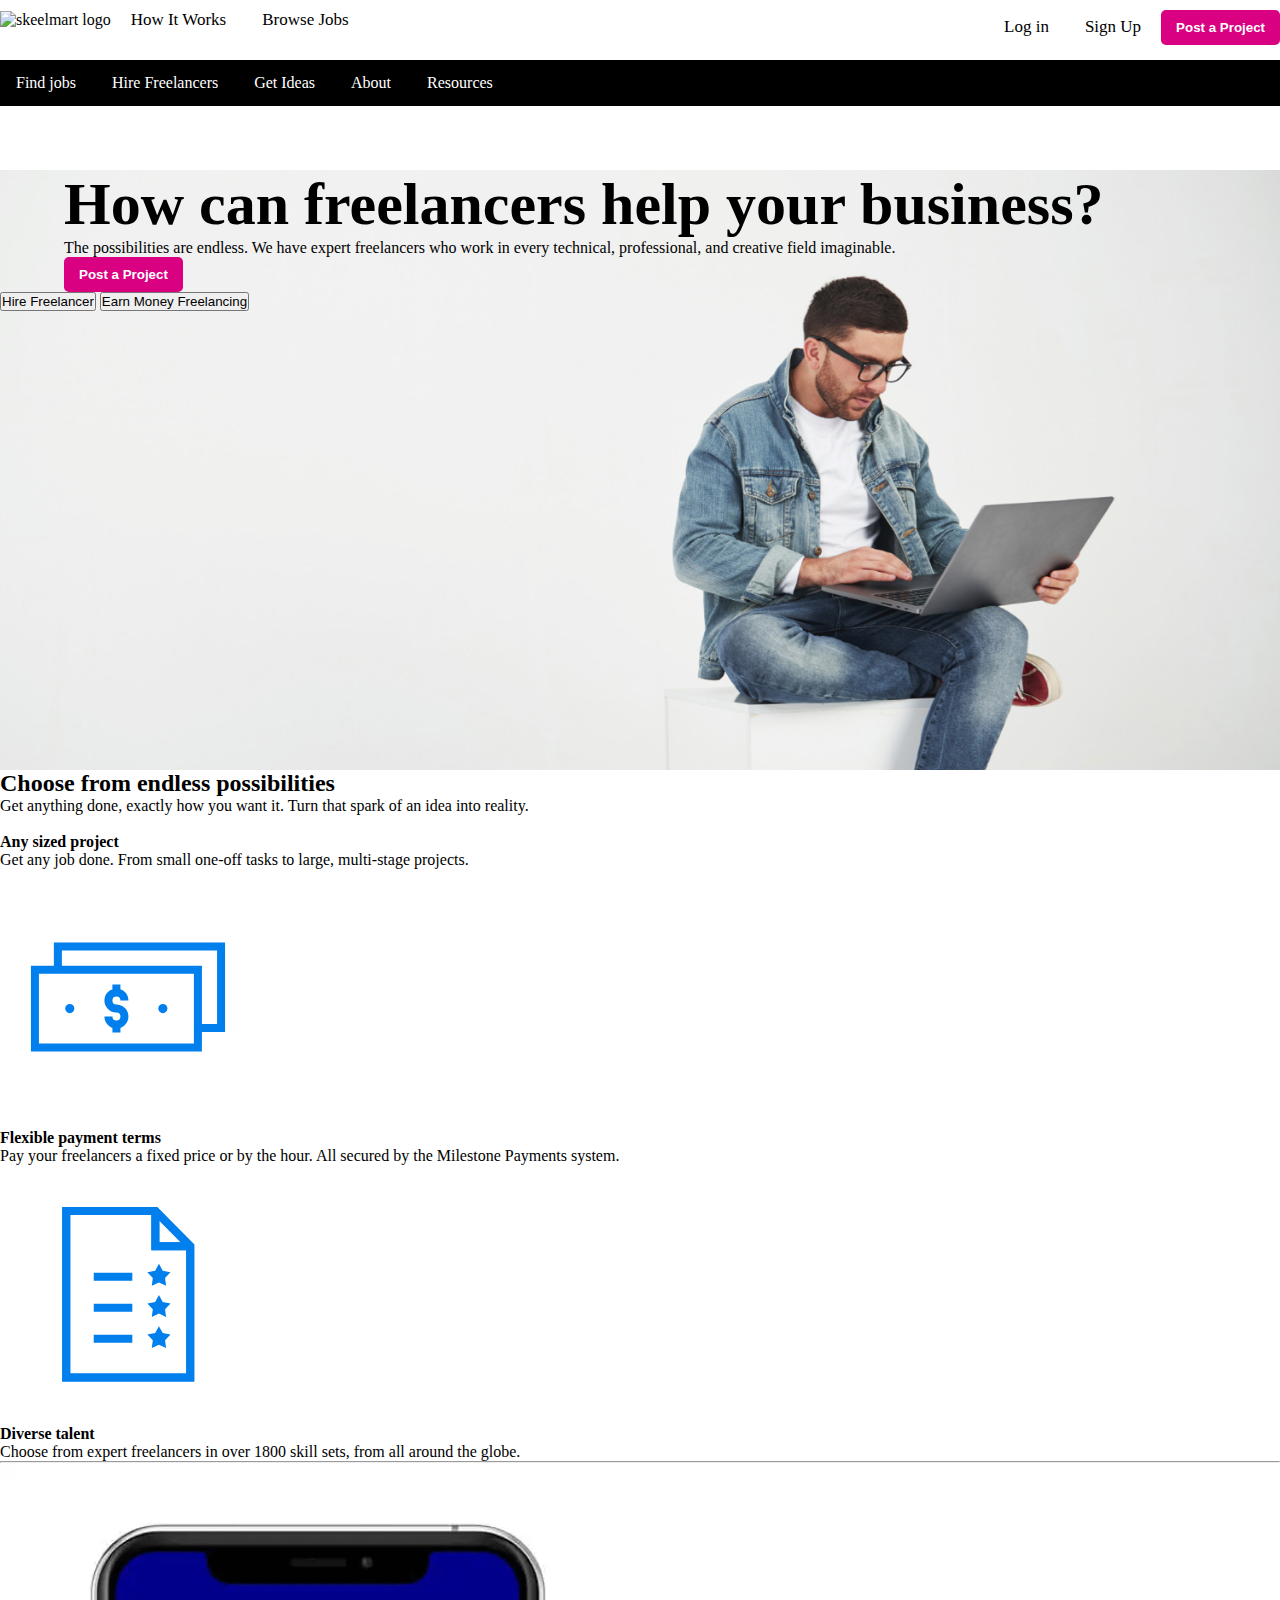
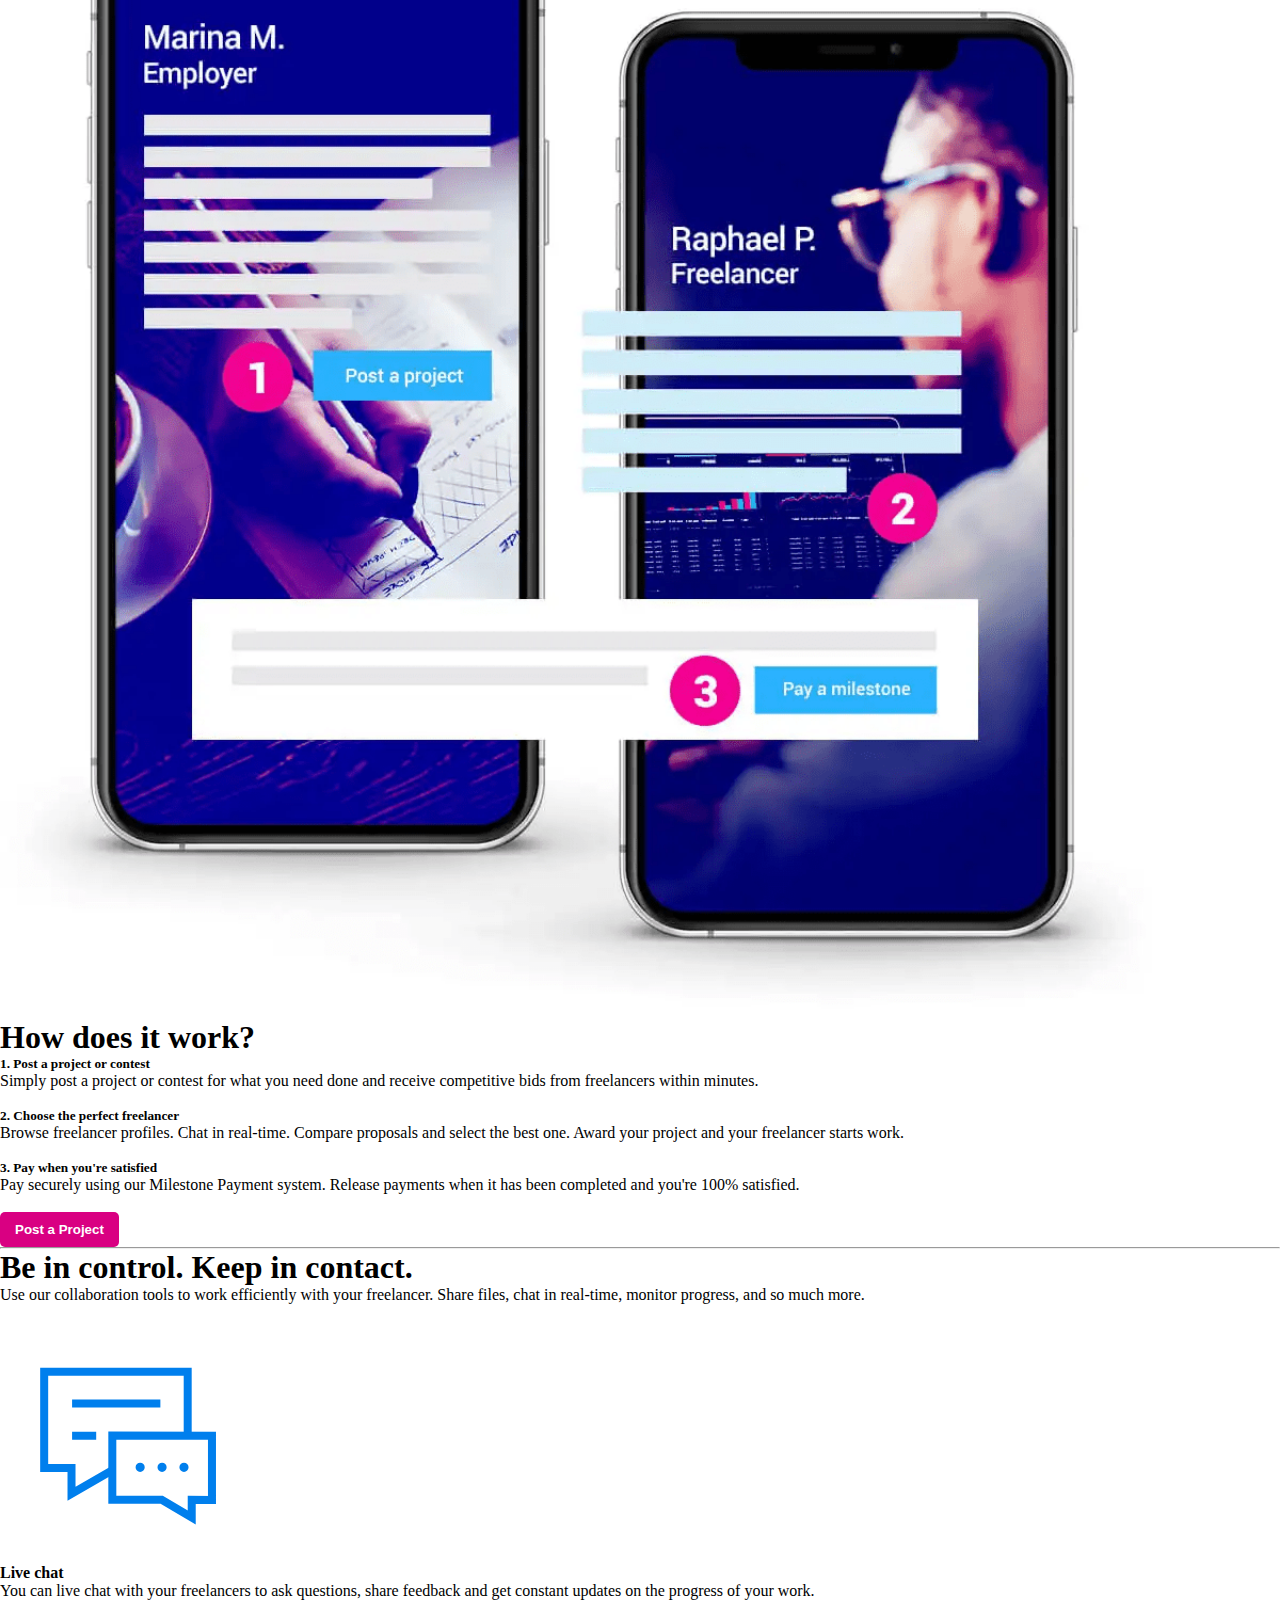
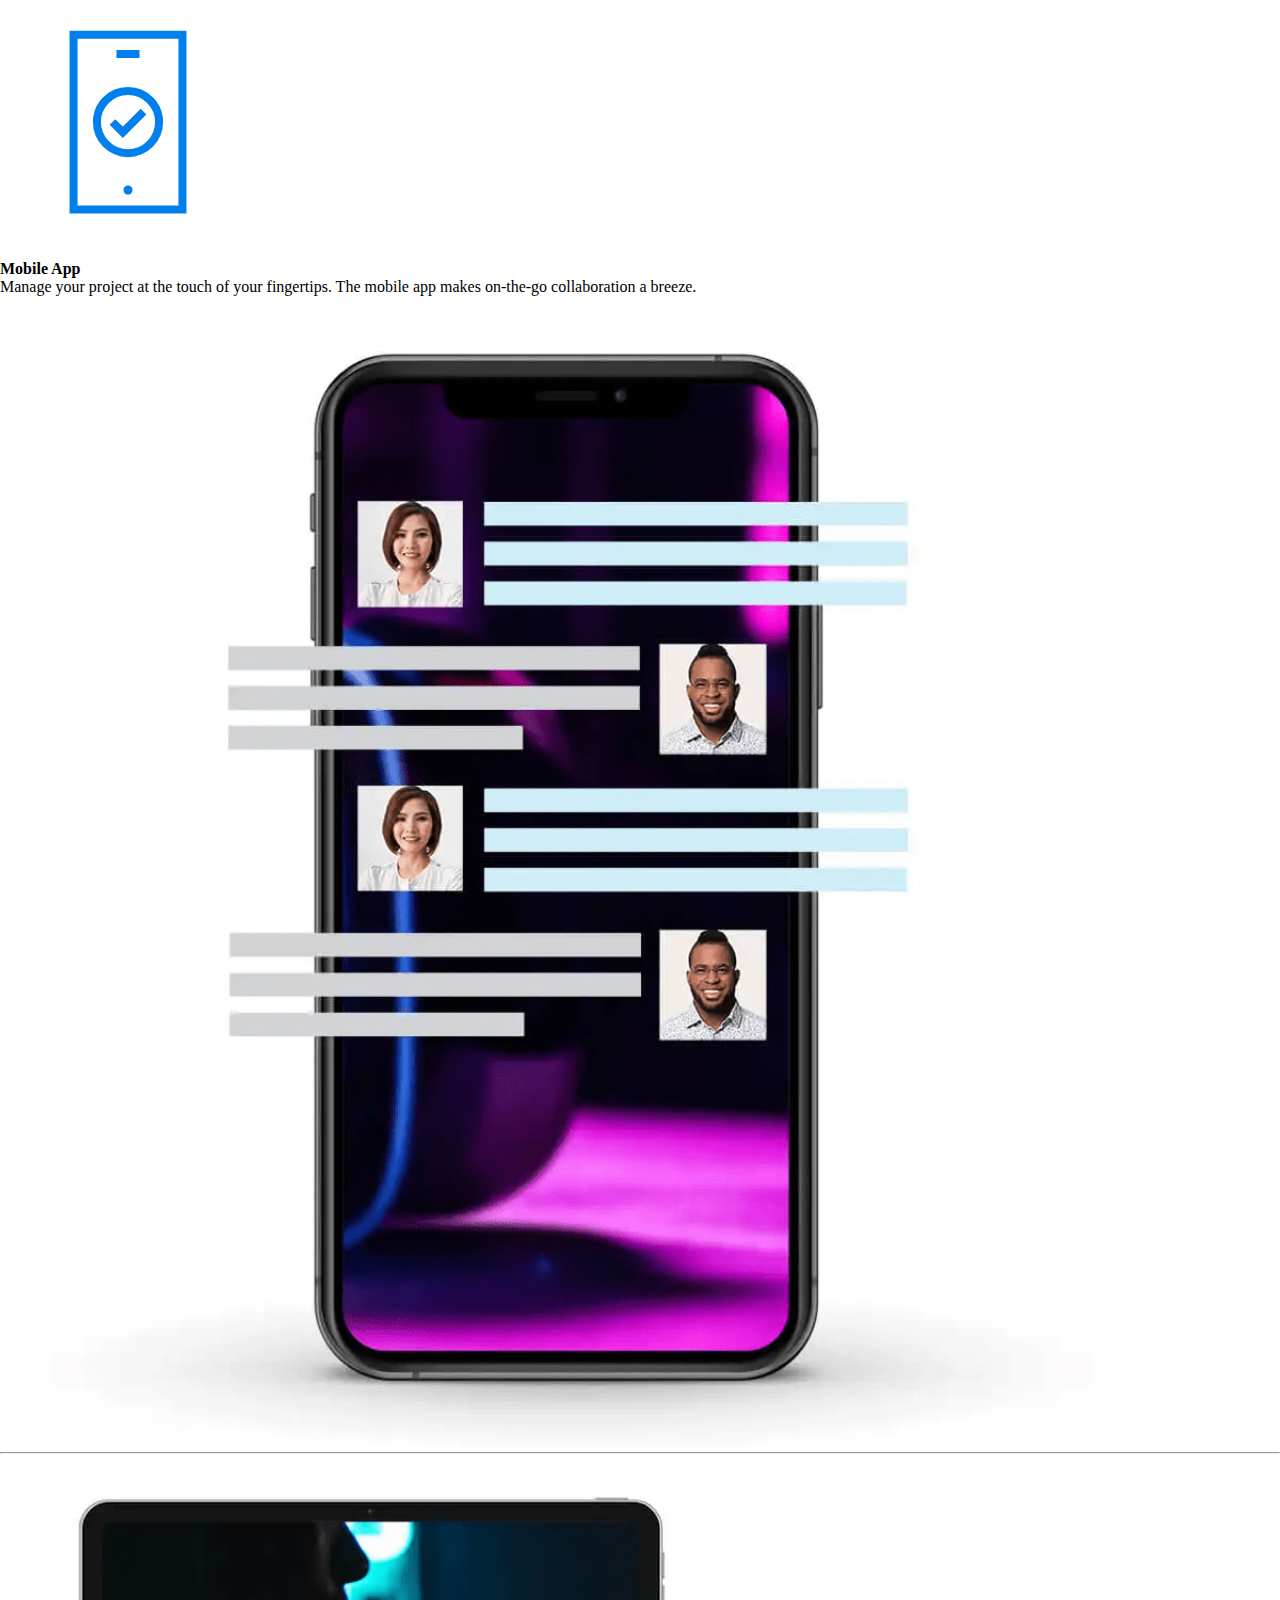
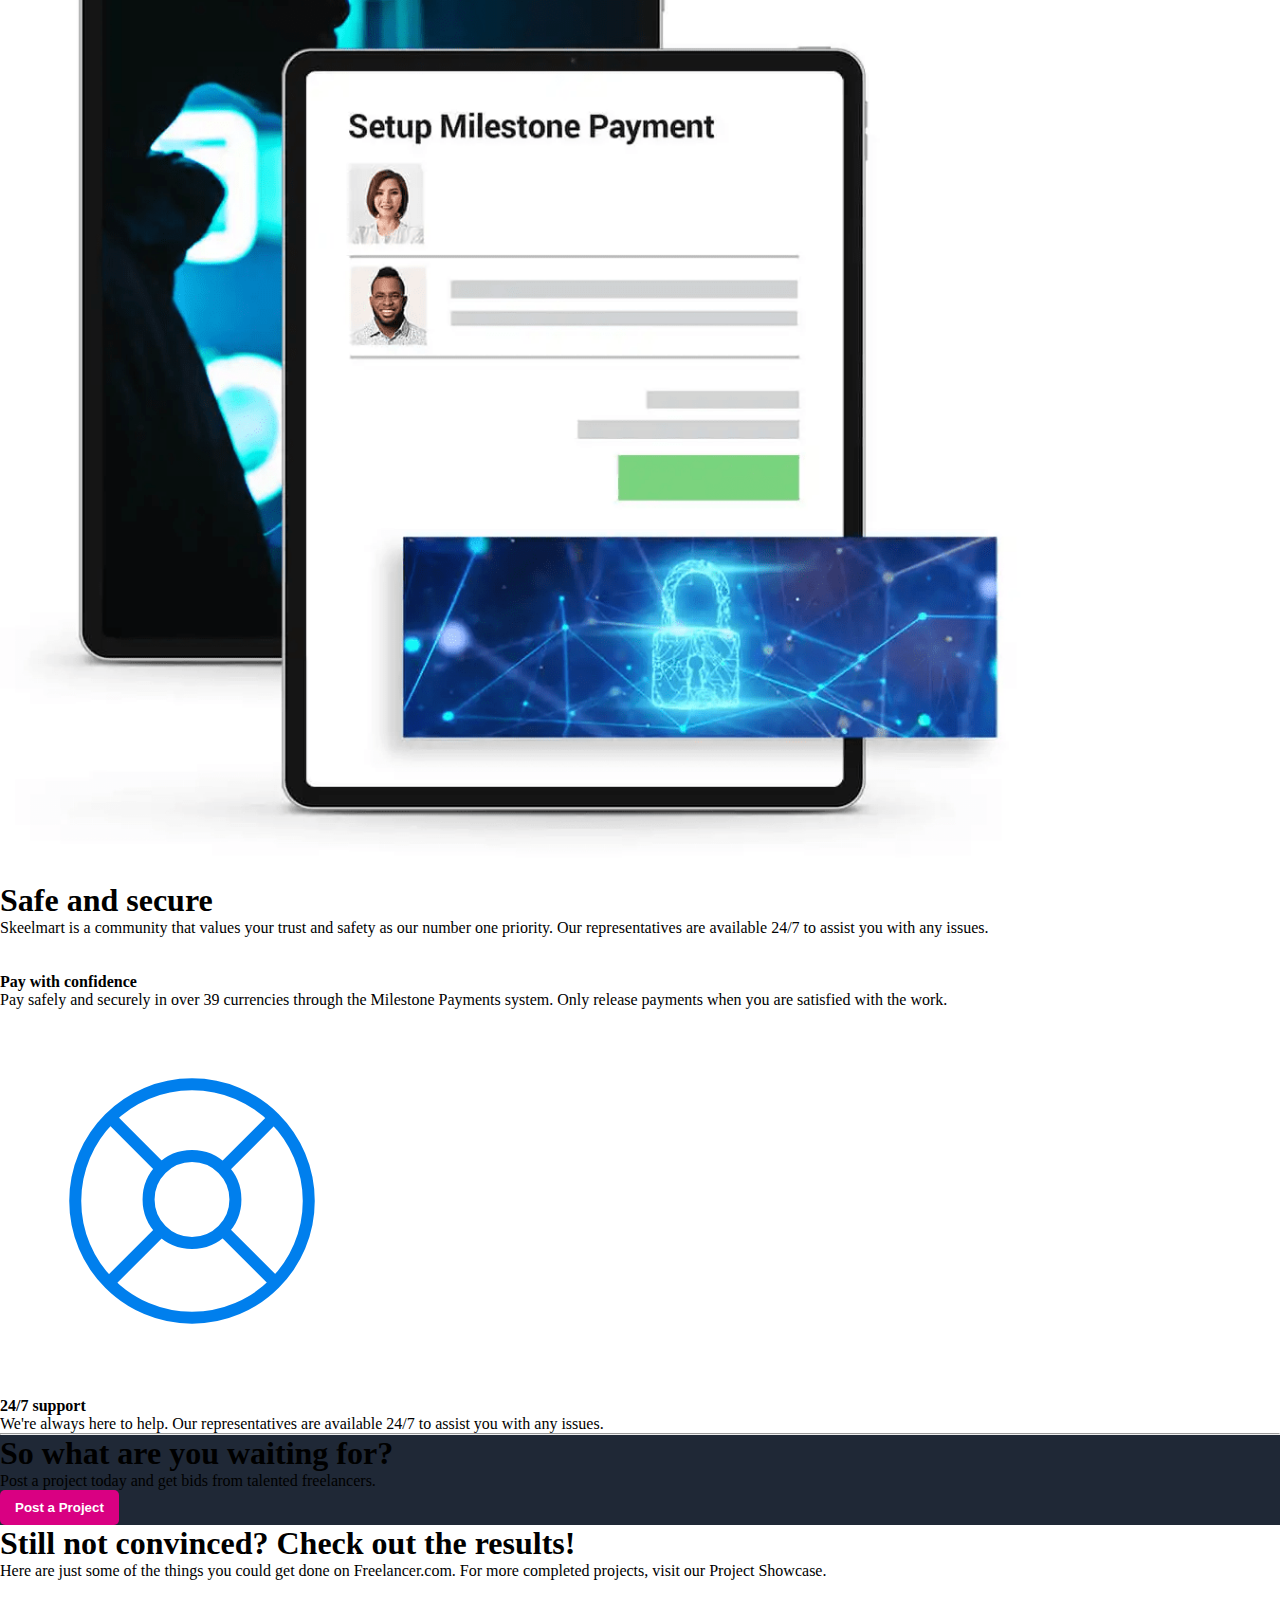
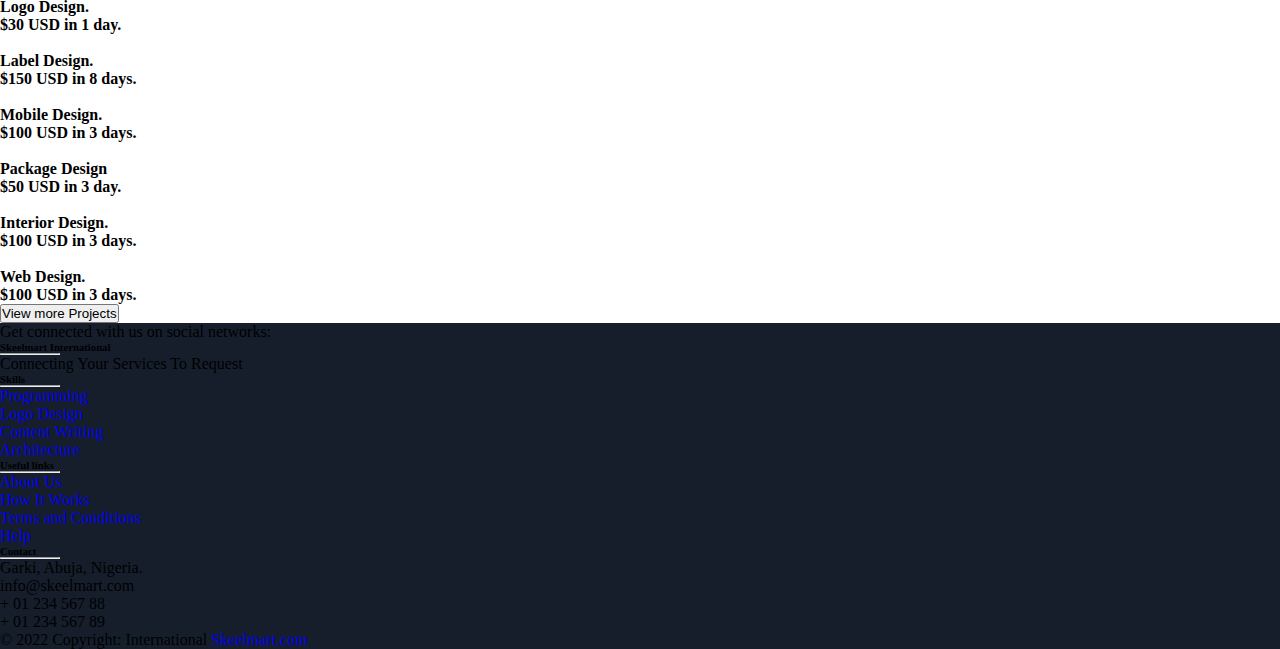
==== howItWorks.html @ 9f7bd310 "committing other pages" ====
<!DOCTYPE html>
<html lang="en">
<head>
    <meta charset="UTF-8">
    <meta http-equiv="X-UA-Compatible" content="IE=edge">
    <meta name="viewport" content="width=device-width, initial-scale=1.0">
    <title>Document</title>
    <link href="https://cdn.jsdelivr.net/npm/bootstrap@5.0.2/dist/css/bootstrap.min.css" rel="stylesheet" integrity="sha384-EVSTQN3/azprG1Anm3QDgpJLIm9Nao0Yz1ztcQTwFspd3yD65VohhpuuCOmLASjC" crossorigin="anonymous">
    <script src="https://kit.fontawesome.com/8bd09fe56e.js" crossorigin="anonymous"></script>
    <link rel="stylesheet" href="css/styles.css">
</head>
<body>

    <div class="container-fluid">
        <div class="topnav container logo">
            <img src="img/SKEELMART LOGO.png" alt="skeelmart logo" class="logo" width="3%">
            <a href="#news">How It Works</a>
            <a href="#contact">Browse Jobs</a>
            
            <div class="right">
                <a href="">Log in</a>
                <a href="">Sign Up</a>
                <button class="post-btn">Post a Project</button> 
            </div>
        </div>
    </div>
    

    <div class="bottomnav container-fluid">
        <div class="container">
            <a href="#home">Find jobs</a>
            <a href="#news">Hire Freelancers</a>
            <a href="#contact">Get Ideas</a>
            <a href="#about">About</a>
            <a href="#about">Resources</a>
        </div> 
    </div>
    
    <!--HERO SECTION-->

    <div class="container-fluid HIW-herobg">
        <div class="">
          <div class="row">
            <div class="col-lg-6 col-md-6 col-12 text-dark HIW-text">
                <h1 class="fs-1 fw-bold HIW-hero-text">How can freelancers help your business?</h1>
                <p class="fs-3">The possibilities are endless. We have expert freelancers who work in every technical, professional, and creative field imaginable.</p>
                <button class="post-btn">Post a Project</button>
            </div>
            
            <div class="text-center HIW-button">
                <button type="button" class="btn btn-outline-danger ms-2 ">Hire Freelancer</button>
                <button type="button" class="btn btn-outline-primary ms-2">Earn Money Freelancing</button>
            </div>
          </div>
        </div>
    </div>

    <!-- <div class="container">
        <h1>Choose from endless possibilities</h1>
        <p>Get anything done, exactly how you want it. Turn that spark of an idea into reality.</p>
    </div> -->


    <!--CHOOSE ENDLESS POSSIBILITIES-->

    <div class="container mb-5 possibilities-section">

        <h2 class="service-section-header1 mt-5 fw-bold fs-1">Choose from endless possibilities</h2>
        <p>Get anything done, exactly how you want it. Turn that spark of an idea into reality.</p>
    
        <div class="row">
          <div class="col-lg-4 col-md-4 col-sm-12">
            <img src="img/post-a-project.svg" alt="" width="20%">
            <h4>Any sized project</h4>
            <p class="mt-3">Get any job done. From small one-off tasks to large, multi-stage projects.</p>
          </div>
          <div class="col-lg-4 col-md-4 col-sm-12">
            <img src="img/make-money.svg" alt="" width="20%">
            <h4>Flexible payment terms</h4>
            <p class="mt-3">Pay your freelancers a fixed price or by the hour. All secured by the Milestone Payments system.</p>
          </div>
          <div class="col-lg-4 col-md-4 col-sm-12">
            <img src="img/diverse_talent.svg" alt="" width="20%">
            <h4>Diverse talent</h4>
            <p class="mt-3">Choose from expert freelancers in over 1800 skill sets, from all around the globe.</p>
          </div>
        </div>
    </div>

    <div class="container">
        <hr class="mt-5 mb-5">
    </div> 



    <!--HOW DOES IT WORK with MOBILE PHONE SECTION-->

    <div class="container">
        <div class="row">
            <div class="col-lg-6 col-md-6 col-md-12">
                <img src="img/how-it-works.png" alt="" width="90%">
            </div>

            <div class="col-lg-6 col-md-6 col-md-12">
                <h1 class="fs-1 fw-bold mt-5 mb-3">How does it work?</h1>
                <h5 class="fw-bold">1. Post a project or contest</h5>
                <p>Simply post a project or contest for what you need done and receive competitive bids from freelancers within minutes.</p>
                    <br>

                <h5 class="fw-bold">2. Choose the perfect freelancer</h5>
                <p>Browse freelancer profiles. Chat in real-time. Compare proposals and select the best one. Award your project and your freelancer starts work.</p>
                    <br>
                <h5 class="fw-bold">3. Pay when you're satisfied</h5>
               <p>Pay securely using our Milestone Payment system. Release payments when it has been completed and you're 100% satisfied.</p> 
                    <br>
                <button class="post-btn">Post a Project</button> 

            </div>
        </div>
    </div>

    <div class="container">
        <hr class="mt-5 mb-5">
    </div> 



    <!--BE IN CONTROL WITH MOBILE PHONE-->

    <div class="container">
        <div class="row">
            <div class="col-lg-6 col-md-6 col-md-12">
                <h1 class="fs-1 fw-bold mt-5 mb-3">Be in control. Keep in contact.</h1>
                <p>Use our collaboration tools to work efficiently with your freelancer. Share files, chat in real-time, monitor progress, and so much more.</p>

                <div class="d-flex livechat-mobile-app-section">
                    <div class="mt-3">
                        <img src="img/live-chat.svg" alt="" width="20%">
                        <h4>Live chat</h4>
                        <p class="mt-3">You can live chat with your freelancers to ask questions, share feedback and get constant updates on the progress of your work.</p>
                    </div>
                    <div class="mt-3">
                        <img src="img/mobile-verify.svg" alt="" width="20%">
                        <h4>Mobile App</h4>
                        <p class="mt-3">Manage your project at the touch of your fingertips. The mobile app makes on-the-go collaboration a breeze.</p>
                    </div>
                </div>
            </div>

            <div class="col-lg-6 col-md-6 col-md-12">
                <img src="img/mobile-phone.png" alt="" width="90%">
            </div>
        </div>
    </div>

    <div class="container">
        <hr class="mt-5 mb-5">
    </div>


    <!--SET UP MOBILE PAYMENT SECTION-->
    
    <div class="container">
        <div class="row">

            <div class="col-lg-6 col-md-6 col-md-12">
                <img src="img/set-up-milestone-payment.png" alt="" width="80%">
            </div>

            <div class="col-lg-6 col-md-6 col-md-12">
                <h1 class="fs-1 fw-bold mt-5 mb-3">Safe and secure</h1>
                <p>Skeelmart is a community that values your trust and safety as our number one priority. Our representatives are available 24/7 to assist you with any issues.</p>
                <br>

                <div class="d-flex set-up-payment-section">
                    <div class="mt-3">
                        <img src="img/pay-safely.svg" alt="" width="20%">
                        <h4 class="fw-bold">Pay with confidence</h4>
                        <p class="mt-3">Pay safely and securely in over 39 currencies through the Milestone Payments system. Only release payments when you are satisfied with the work.</p>
                    </div>
                    <div class="mt-3">
                        <img src="img/support.svg" alt="" width="30%">
                        <h4 class="fw-bold">24/7 support</h4>
                        <p class="mt-3">We're always here to help. Our representatives are available 24/7 to assist you with any issues.</p>
                    </div>
                </div>
            </div>
        </div>
    </div>

    <div class="container">
        <hr class="mt-5 mb-5">
    </div>

    <!--WHAT ARE YOU WAITING FOR-->

    <div class="container-fluid what-are-you-waiting-for">
        <div class="container">
            <h1 class="fs-1 mb-3 pt-3 text-white">So what are you waiting for?</h1>
            <p class="fs-4 mb-3 text-white">Post a project today and get bids from talented freelancers.</p>
            <button class="post-btn mb-5">Post a Project</button>
        </div>
    </div>

    <!--STILL NOT CONVINCED-->

    <div class="container">
        <h1 class="fw-bold text-center mt-5">Still not convinced? Check out the results!</h1>
        <p class=" text-center fs-5">Here are just some of the things you could get done on Freelancer.com. For more completed projects, visit our Project Showcase.</p>

        <div class="">
            <div class="row">
                <div class="col-lg-4 col-md-4 col-sm-12 mb-3"> 
                    <img src="img/gallery-1.png" alt="" class="gallery" width="90%">
                    <h4 class="mt-2">Logo Design. <br>$30 USD in 1 day. </h4>
                 </div>
                 <div class="col-lg-4 col-md-4 col-sm-12 mb-3"> 
                    <img src="img/gallery-2.png" alt="" class="gallery" width="90%">
                    <h4 class="mt-2">Label Design. <br> $150 USD in 8 days.</h4>
                    
                </div>
                <div class="col-lg-4 col-md-4 col-sm-12 mb-3"> 
                    <img src="img/gallery-3.png" alt="" class="gallery" width="90%">
                    <h4 class="mt-2">Mobile Design. <br> $100 USD in 3 days. </h4>
                </div>
            </div>
          </div>

          <div class="">
            <div class="row">
                <div class="col-lg-4 col-md-4 col-sm-12 mb-3"> 
                    <img src="img/gallery-1.png" alt="" class="gallery" width="90%">
                    <h4 class="mt-2">Package Design<br>$50 USD in 3 day. </h4>
                 </div>
                 <div class="col-lg-4 col-md-4 col-sm-12 mb-3"> 
                    <img src="img/gallery-2.png" alt="" class="gallery" width="90%">
                    <h4 class="mt-2">Interior Design. <br> $100 USD in 3 days.</h4>
                    
                </div>
                <div class="col-lg-4 col-md-4 col-sm-12 mb-3"> 
                    <img src="img/gallery-3.png" alt="" class="gallery" width="90%">
                    <h4 class="mt-2">Web Design. <br> $100 USD in 3 days. </h4>
                </div>
            </div>
          </div>

          <div class="text-center mb-5 mt-5">
            <button type="button" class="btn  btn-danger ms-2">View more Projects</button>
          </div>
    </div>


    <!--FOOTER-->


<div class="container-fluid footer ">
    <footer class="text-center text-lg-start text-white" >
    
      <div class="container">
        <section class="d-flex justify-content-between p-4 text-white">
       
          <div class="me-5">
    
            <span>Get connected with us on social networks:</span>
          </div>
         
          <div>
            <a href="" class="text-white me-4"><i class="fa-brands fa-facebook"></i></i></a>
            <a href="" class=" me-4"><i class="fab fa-twitter"></i></a>
            <a href="" class=" me-4"><i class="fab fa-google"></i></a>
            <a href="" class=" me-4"><i class="fab fa-instagram"></i></a>
            <a href="" class=" me-4"><i class="fab fa-linkedin"></i></a>
            <a href="" class=" me-4"><i class="fab fa-github"></i></a>
          </div>
        </section>
       
        <section class="">
          <div class="container text-center text-md-start mt-5">
            <div class="row mt-3">
              <div class="col-md-3 col-lg-4 col-xl-3 mx-auto mb-4">
                <h6 class="text-uppercase fw-bold">Skeelmart International</h6>
                <hr class="mb-4 mt-0 d-inline-block mx-auto" style="width: 60px; height: 2px;">
                <p> Connecting Your Services To Request</p>
              </div>
            
    
           
              <div class="col-md-2 col-lg-2 col-xl-2 mx-auto mb-4">
                <h6 class="text-uppercase fw-bold">Skills</h6>
                <hr class="mb-4 mt-0 d-inline-block mx-auto" style="width: 60px; ; height: 2px"/>
                <p><a href="#!" class="text-white">Programming</a></p>
                <p><a href="#!" class="text-white">Logo Design</a></p>
                <p><a href="#!" class="text-white">Content Writing</a></p>
                <p><a href="#!" class="text-white">Architecture</a></p>
              </div>
             
    
             
              <div class="col-md-3 col-lg-2 col-xl-2 mx-auto mb-4">
                <h6 class="text-uppercase fw-bold">Useful links</h6>
                <hr class="mb-4 mt-0 d-inline-block mx-auto" style="width: 60px; height: 2px" />
                <p><a href="#!" class="text-white">About Us</a></p>
                <p><a href="#!" class="text-white">How It Works</a></p>
                <p><a href="#!" class="text-white">Terms and Conditions</a></p>
                <p><a href="#!" class="text-white">Help</a></p>
              </div>
             
    
               <div class="col-md-4 col-lg-3 col-xl-3 mx-auto mb-md-0 mb-4">
                <h6 class="text-uppercase fw-bold">Contact</h6>
                <hr class="mb-4 mt-0 d-inline-block mx-auto" style="width: 60px; height: 2px"/>
                <p><i class="fas fa-home mr-3"></i> Garki, Abuja, Nigeria.</p>
                <p><i class="fas fa-envelope mr-3"></i> info@skeelmart.com</p>
                <p><i class="fas fa-phone mr-3"></i> + 01 234 567 88</p>
                <p><i class="fas fa-print mr-3"></i> + 01 234 567 89</p>
              </div>
            </div>
            
          </div>
        </section>
    
        <div class="text-center p-3 style="background-color: rgba(0, 0, 0, 0.2)">
          © 2022 Copyright:  International
          <a class="text-white" href="https://Skeelmart.com/">Skeelmart.com</a>
        </div>
      </div>
      
    </footer>
    
  </div>
  




    <script src="https://cdn.jsdelivr.net/npm/bootstrap@5.0.2/dist/js/bootstrap.bundle.min.js" integrity="sha384-MrcW6ZMFYlzcLA8Nl+NtUVF0sA7MsXsP1UyJoMp4YLEuNSfAP+JcXn/tWtIaxVXM" crossorigin="anonymous"></script>
</body>
</html>
---- css/styles.css ----
*{
    margin: 0;
    padding: 0;
    box-sizing: border-box;
}

body{
    font-family: "Roboto, 'helvetica Neue', helvetica, arial, sans-serif";
}

.topnav{
   margin-top: 10px;
}


.topnav a {
    color: black;
    text-align: center;
    padding: 14px 16px;
    text-decoration: none;
    font-size: 17px;
    text-align: center;
}

.right{
    float: right;
}
  
.topnav a:hover {
 
    color: #21A5F1;
}

.post-btn{
    background-color: #D90082;
    padding: 10px 15px;
    margin: 0px;
    color: white;
    font-weight: 600;
    border: none;
    border-radius: 5px;
    cursor: pointer;
}

.postbtn:hover{
    background-color: #cc1583;
}

.bottomnav{
    background-color: black;
    margin-top: 30px;
}

.bottomnav a{
    display: inline-block;
    color: white;
    text-align: center;
    padding: 14px 16px;
    text-decoration: none;
    text-align: center;
}

.hero-section{
    background-color: #858588;
    height: 500px;
}


.flex-container{
    display: flex;
    flex-direction: row;
}

.api-image1{
    background-image: url(../img/api-image1.png);
    height: 25rem;
    size: cover;
    padding: 10%;
}

.api-image2{
    background-image: url(../img/api-image2.png);
    height: 25rem;
    size: cover;
    padding: 10%;
}

.footer{
    background-color: #161E2C;
}

a{
    text-decoration: none;
}

/*How it works page*/

.HIW-herobg{
    background-image: url(../img/HowItWorks.jpg);
    background-size: cover;
    background-repeat: no-repeat;
    height: 600px;

}

.HIW-text{
    margin-left: 5%;
    margin-top: 5%;
}

.HIW-hero-text{
    font-size: 60px !important;
}

.what-are-you-waiting-for{
    background-color: #1F2836;
}



@media (max-width: 600px) {
    .logo{
        width: 40%;
    }

    .topnav a{
        display: none;
    }
    
    .topnav .right a{
        display: block;
        flex-direction: row;
        padding: 3px 3px;
        font-size: large;

    }

    .topnav .right button{
        display: none;
    }

    .bottomnav a{
        display: inline;
    }

    .hero-word{
        font-size: 45px !important;
    }

    .hero-para{
        font-size: 20px;
    }

    .btn{
        width: 100%;
        margin: 5px;
        padding-right: 5px;
        text-align: center;
    }

    .img1, .img2, .img3, .img4{
        display: none;
    }

    .service-section-header1{
        font-size: 28px;
    }

    .gallery{
        width:100%;
    }

    .HIW-herobg{
        background-image: url(../img/HowItWorks.jpg);
        background-size: cover;
        background-repeat: no-repeat;
        height: 700px;
    }

    .HIW-button{
        margin-top: 30px;
    }

    .possibilities-section{
        margin-left: 12px;
    }

    .livechat-mobile-app-section, .set-up-payment-section{
        display: flex;
        flex-direction: column;
    }


@media (min-width: 768px) {
    .hero-word{
        font-size: 60px !important;
    }

    .hero-para{
        font-size: 30px;
    }

    .service-section-header1{
        font-size: 50px !important;
    }

    .HIW-hero-text{
        font-size: 40px !important;
    }

    .HIW-text{
        margin-left: 5%;
        margin-top: 0% !important;
        padding: 0% !important;
    }   
    
}

}
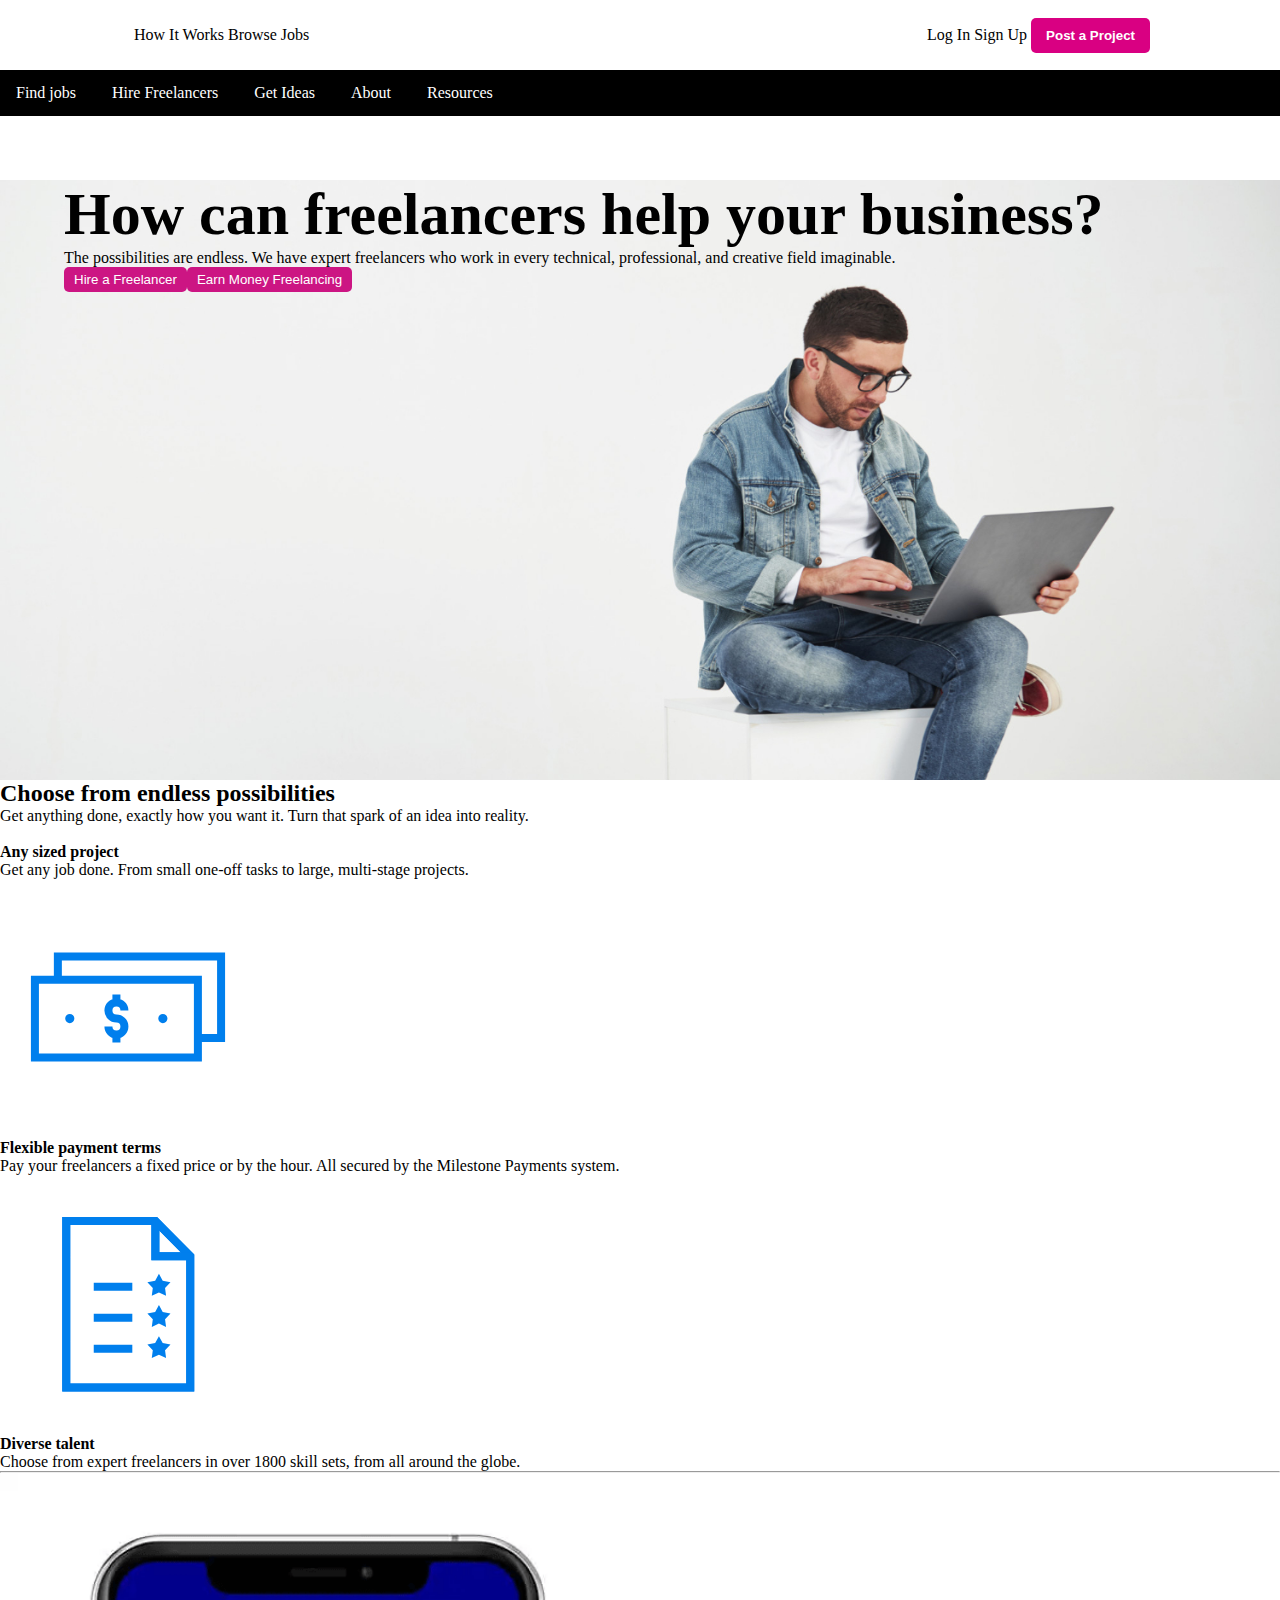
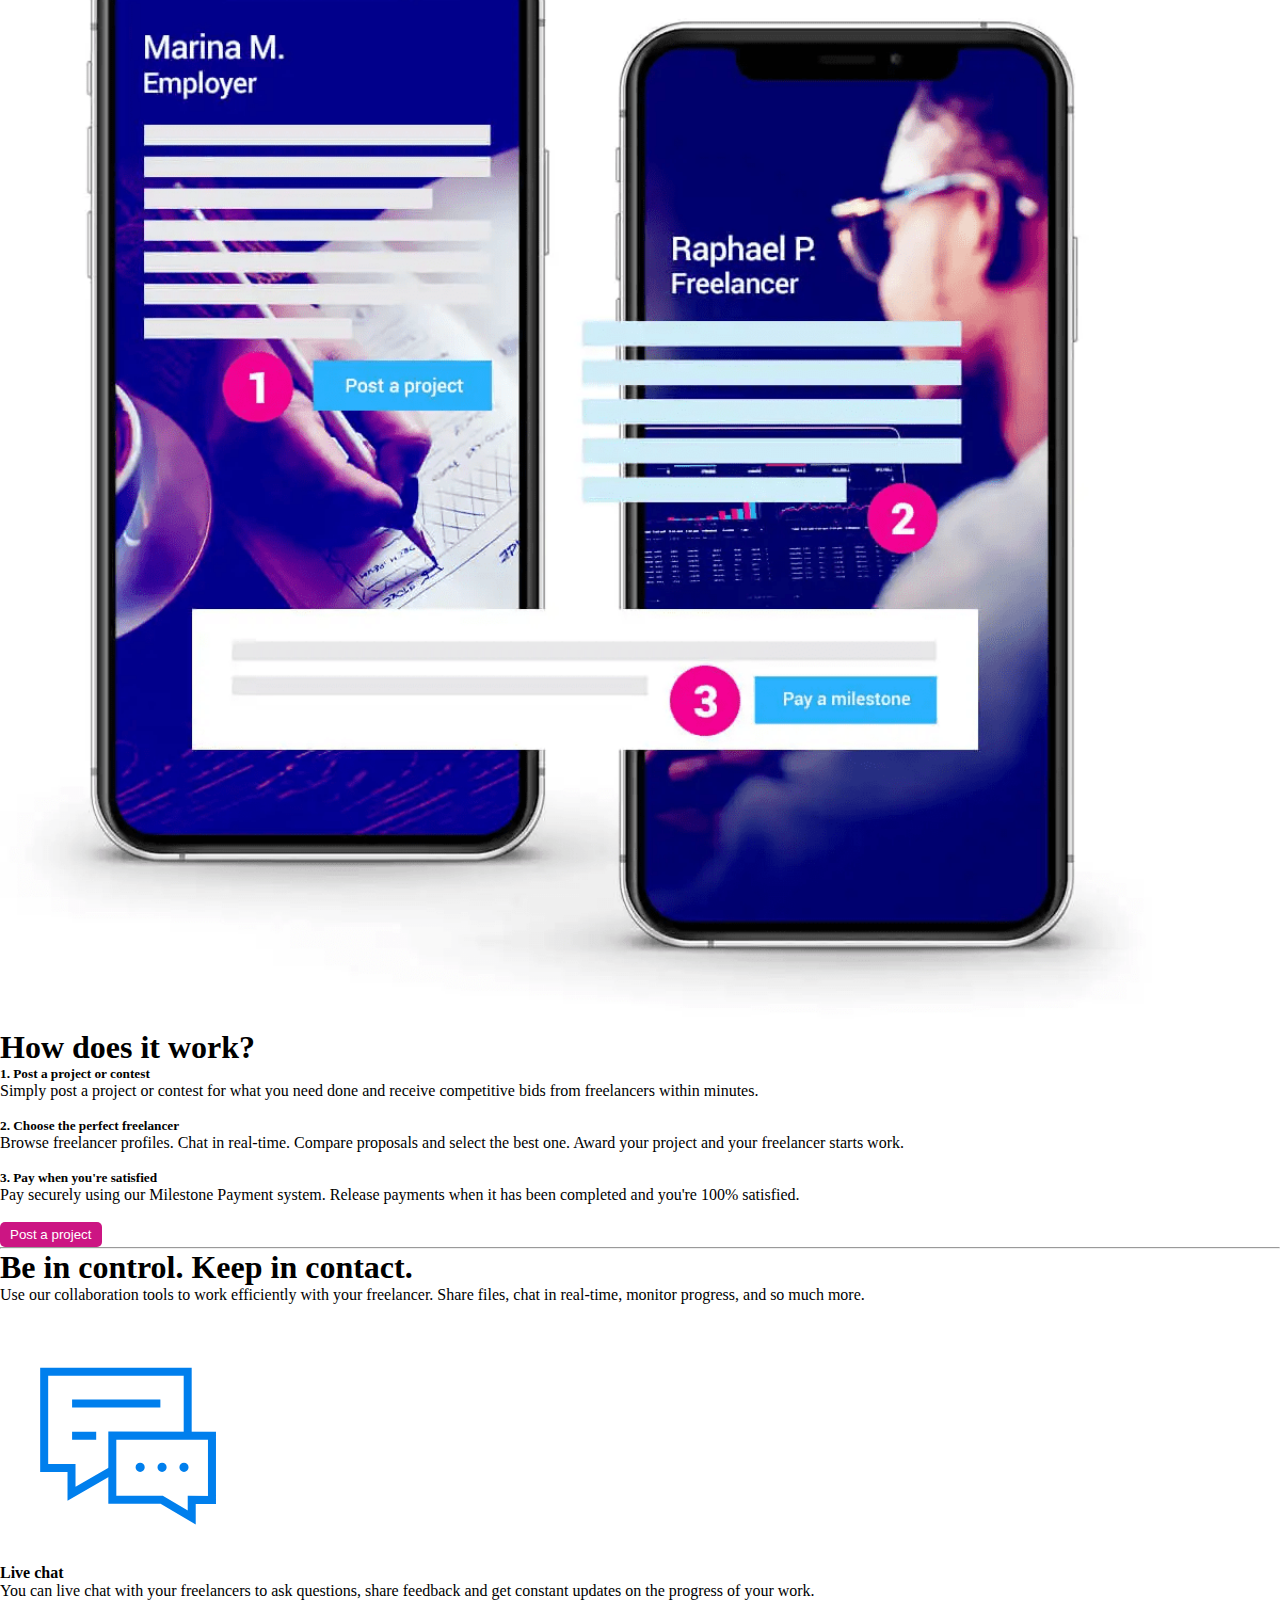
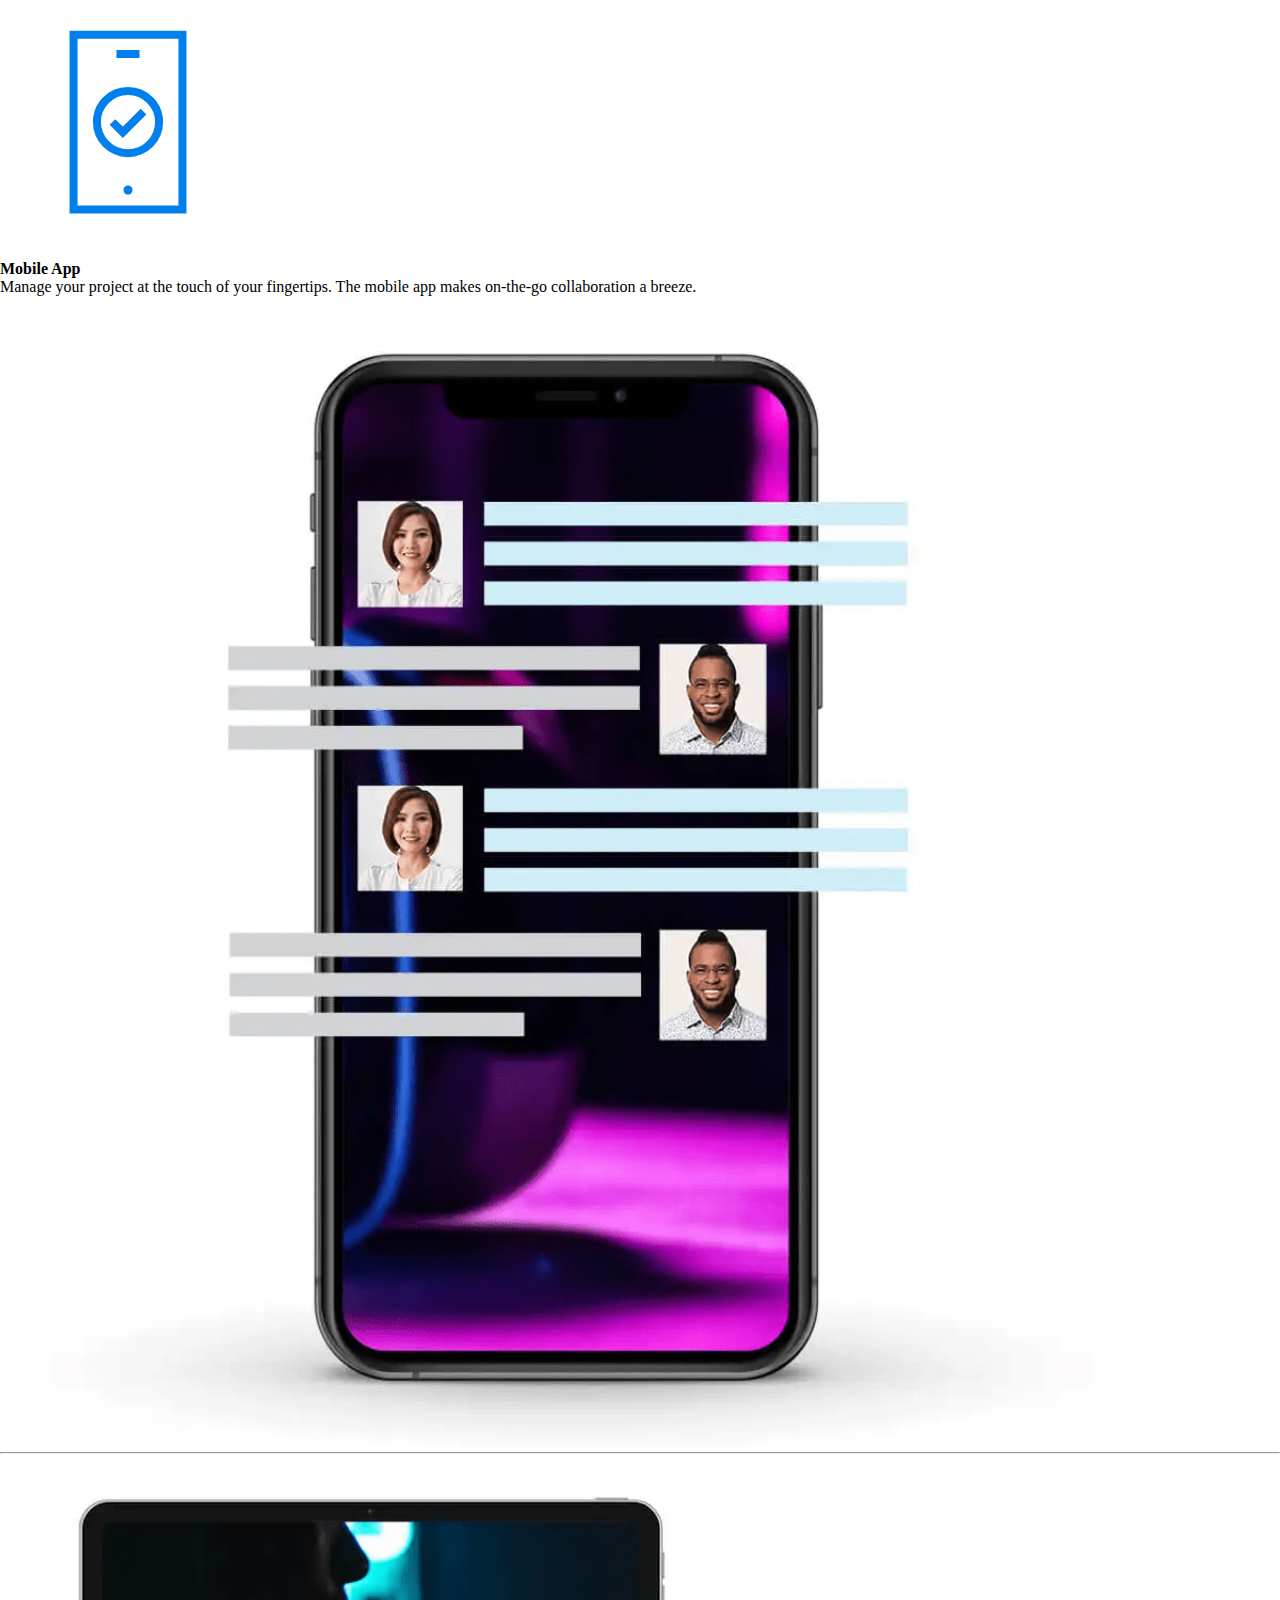
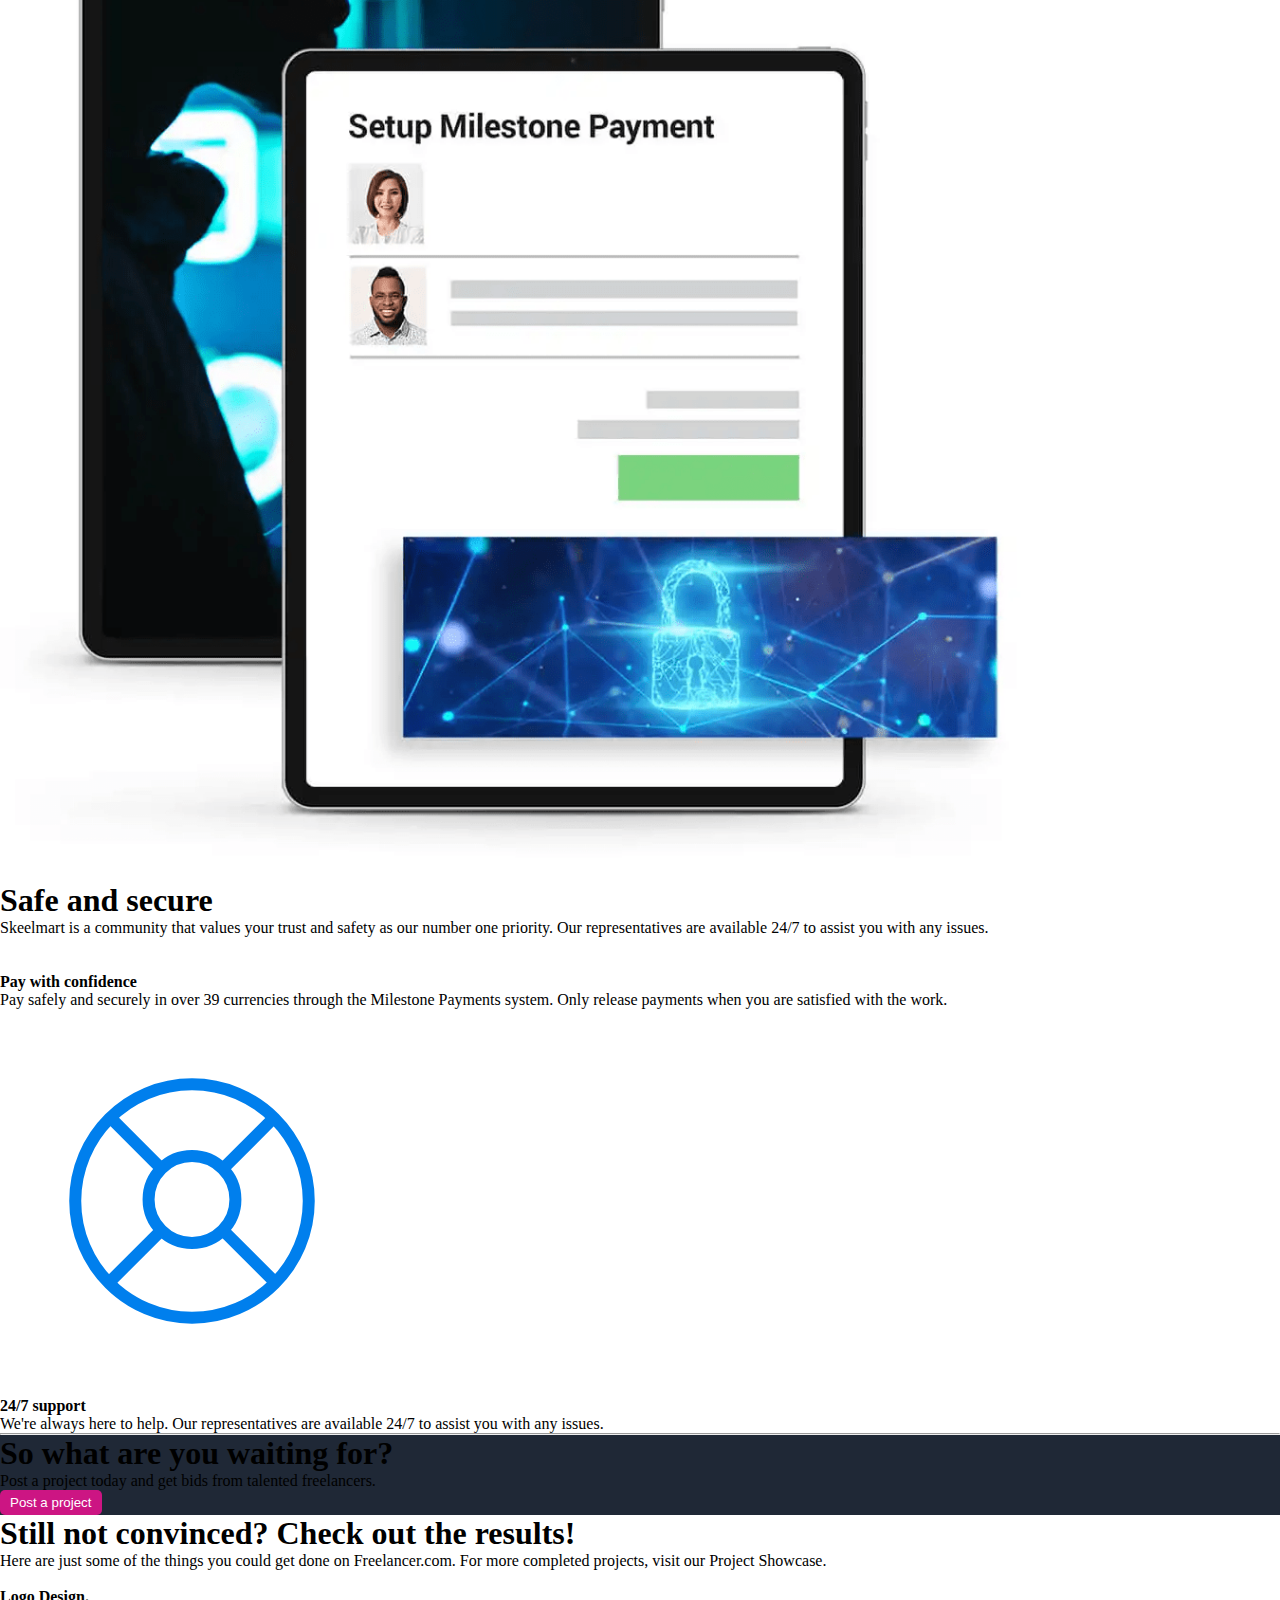
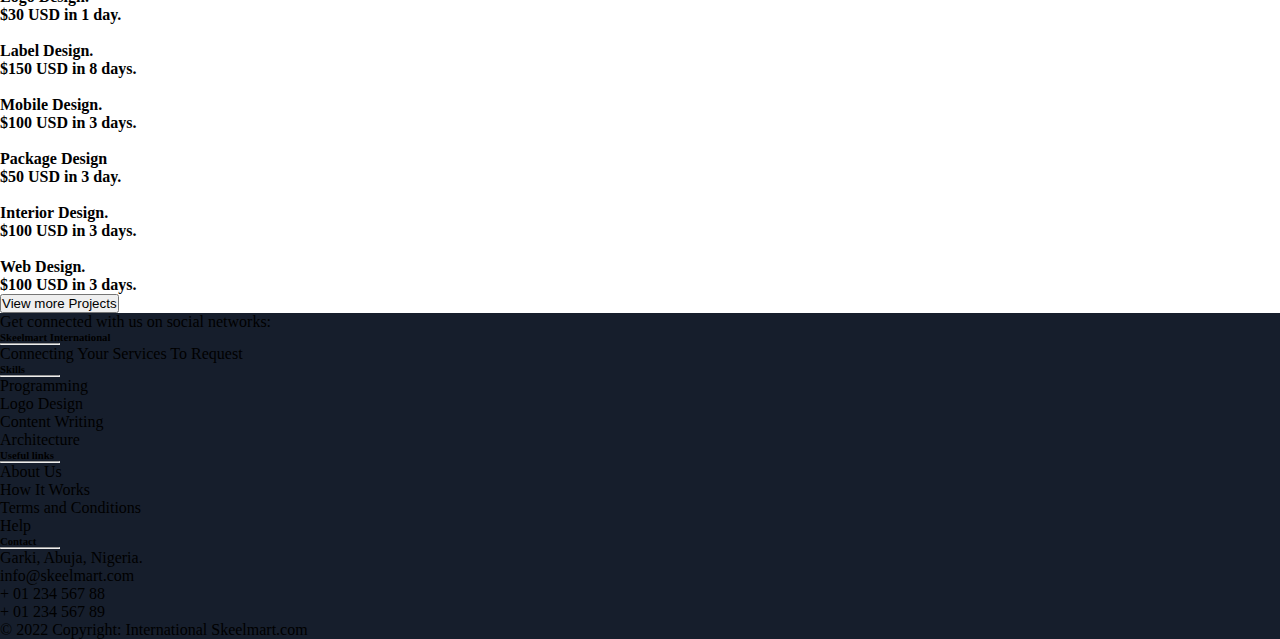
==== commit d87d0d50: "update how it works page" ====
--- a/howItWorks.html
+++ b/howItWorks.html
@@ -11,30 +11,29 @@
 </head>
 <body>
 
-    <div class="container-fluid">
-        <div class="topnav container logo">
-            <img src="img/SKEELMART LOGO.png" alt="skeelmart logo" class="logo" width="3%">
-            <a href="#news">How It Works</a>
-            <a href="#contact">Browse Jobs</a>
-            
-            <div class="right">
-                <a href="">Log in</a>
-                <a href="">Sign Up</a>
-                <button class="post-btn">Post a Project</button> 
-            </div>
-        </div>
-    </div>
-    
-
-    <div class="bottomnav container-fluid">
-        <div class="container">
-            <a href="#home">Find jobs</a>
-            <a href="#news">Hire Freelancers</a>
-            <a href="#contact">Get Ideas</a>
-            <a href="#about">About</a>
-            <a href="#about">Resources</a>
-        </div> 
-    </div>
+    <header class="sticky-header nav-header">
+        <div class="nav-flex-1">
+          <img src="img/SKEELMART LOGO.png" alt="" width="5%" class="" ></img>
+          <a href="howItWorks.html" class="me-4 nav-1">How It Works</a>
+          <a href="" class="me-4 nav-2">Browse Jobs</a>
+        </div>
+        <div class="nav-flex-2">
+          <a href="Login.html" class="me-3 link-1">Log In</a>
+          <a href="signup.html" class="me-3 link-2">Sign Up</a>
+          <button type="button" class="me-4 header-button">Post a Project</button>
+        </div>
+      </header>
+  
+      <div class="bottomnav container-fluid">
+          <div class="container pe-3">
+              <a href="#home" class="nav-tabs">Find jobs</a>
+              <a href="#news" class="nav-tabs">Hire Freelancers</a>
+              <a href="#contact" class="nav-tabs">Get Ideas</a>
+              <a href="#about" class="nav-tabs">About</a>
+              <a href="#about" class="nav-tabs">Resources</a>
+          </div> 
+      </div>
+      
     
     <!--HERO SECTION-->
 
@@ -44,22 +43,17 @@
             <div class="col-lg-6 col-md-6 col-12 text-dark HIW-text">
                 <h1 class="fs-1 fw-bold HIW-hero-text">How can freelancers help your business?</h1>
                 <p class="fs-3">The possibilities are endless. We have expert freelancers who work in every technical, professional, and creative field imaginable.</p>
-                <button class="post-btn">Post a Project</button>
+
+                <div class="HIW-button">
+                    <button type="button" class="btn-how-it-works mt-3 ms-2 ">Hire a Freelancer</button>
+                    <button type="button" class="btn-how-it-works mt-3 ms-2 ">Earn Money Freelancing</button>
+                </div>
+                
             </div>
             
-            <div class="text-center HIW-button">
-                <button type="button" class="btn btn-outline-danger ms-2 ">Hire Freelancer</button>
-                <button type="button" class="btn btn-outline-primary ms-2">Earn Money Freelancing</button>
-            </div>
-          </div>
-        </div>
-    </div>
-
-    <!-- <div class="container">
-        <h1>Choose from endless possibilities</h1>
-        <p>Get anything done, exactly how you want it. Turn that spark of an idea into reality.</p>
-    </div> -->
-
+          </div>
+        </div>
+    </div>
 
     <!--CHOOSE ENDLESS POSSIBILITIES-->
 
@@ -113,7 +107,7 @@
                 <h5 class="fw-bold">3. Pay when you're satisfied</h5>
                <p>Pay securely using our Milestone Payment system. Release payments when it has been completed and you're 100% satisfied.</p> 
                     <br>
-                <button class="post-btn">Post a Project</button> 
+                    <button type="button" class="btn-how-it-works mt-3 ms-2 ">Post a project</button>
 
             </div>
         </div>
@@ -198,7 +192,7 @@
         <div class="container">
             <h1 class="fs-1 mb-3 pt-3 text-white">So what are you waiting for?</h1>
             <p class="fs-4 mb-3 text-white">Post a project today and get bids from talented freelancers.</p>
-            <button class="post-btn mb-5">Post a Project</button>
+            <button type="button" class="btn-how-it-works mt-3 ms-2 mb-3 ">Post a project</button>
         </div>
     </div>
 
--- a/css/styles.css
+++ b/css/styles.css
@@ -8,10 +8,55 @@
     font-family: "Roboto, 'helvetica Neue', helvetica, arial, sans-serif";
 }
 
-.topnav{
-   margin-top: 10px;
-}
-
+.nav-header{
+    display: flex;
+    flex-direction: row;
+    justify-content: space-between;
+    align-items: center;
+    background-color: white;
+    height: 70px;
+    padding: 0 30px;
+}
+
+.nav{
+    display: flex;
+    flex-direction: row;
+    justify-content: space-between;
+    margin: 0 100px;
+    color: black !important;
+}
+
+a{
+    text-decoration: none;
+    color: black;
+}
+a:hover{
+    color: blue;
+}
+
+/* .nav-flex-1{
+    padding-top: 10px;
+} */
+
+.header-button{
+    background-color: #D90082;
+    padding: 10px 15px;
+    color: white;
+    border-radius: 5px;
+    border: none;
+    margin: 0;
+    font-weight: 600;
+}
+
+
+.sticky-header{
+    position: sticky;
+    top: 0;
+    z-index: 1;
+    background: #fff;
+    padding:0 130px;
+    height: 70px;
+}
 
 .topnav a {
     color: black;
@@ -19,28 +64,16 @@
     padding: 14px 16px;
     text-decoration: none;
     font-size: 17px;
-    text-align: center;
-}
-
-.right{
-    float: right;
-}
-  
+}
+
+
+   */
 .topnav a:hover {
  
     color: #21A5F1;
 }
 
-.post-btn{
-    background-color: #D90082;
-    padding: 10px 15px;
-    margin: 0px;
-    color: white;
-    font-weight: 600;
-    border: none;
-    border-radius: 5px;
-    cursor: pointer;
-}
+
 
 .postbtn:hover{
     background-color: #cc1583;
@@ -48,7 +81,7 @@
 
 .bottomnav{
     background-color: black;
-    margin-top: 30px;
+    /* margin-top: 30px; */
 }
 
 .bottomnav a{
@@ -60,9 +93,99 @@
     text-align: center;
 }
 
+.header-text{
+    margin-top: 150px;
+}
+
+.header-larger-text{
+    font-size: 80px;
+}
+
+.header-smaller-text{
+    font-size: 25px;
+}
+
+
+.hero-background{
+    height: 100vh;
+    width: 100%;
+    background-image: url(../img/shake_1.jpg);
+    background-size: cover;
+    background-position: center;
+    background-repeat: no-repeat;
+    /* opacity: 0.2; */
+    transition: 5s;
+
+    animation-name: animate;
+    animation-direction: alternate-reverse;
+    animation-duration: 30s;
+    animation-fill-mode: forwards;
+    animation-iteration-count: infinite;
+    animation-play-state: running;
+    animation-timing-function: ease-in-out;
+}
+
+@keyframes animate{
+    0%{
+        background-image: url(../img/shake_2.jpg);
+    }
+
+    20%{
+        background-image: url(../img/shake-3_small.jpg);
+    }
+
+    40%{
+        background-image: url(../img/shake-4_small.jpg);
+    }
+
+    60%{
+        background-image: url(../img/shake_1.jpg);
+    }
+
+    80%{
+        background-image: url(../img/shake_3.jpg);
+    }
+
+    80%{
+        background-image: url(../img/shake-4_large.jpg);
+    }
+}
+
+.hero-button{
+    padding: 10px 20px;
+    background-color: #cc1583;
+    font-size: 30px;
+    border:none;
+    border-radius: 7px;
+    color: #fff;
+    margin: 10px;
+}
+
+.hero-button:hover{
+    background-color: rgb(118, 13, 18);
+    color: #fff;
+    transform: scale(1, 1.2);
+}
+
+
+
+.buttons{
+    margin-top: 30px;
+    margin-right: 15px;
+}
+
+.btn .large:hover{
+    background-color: #cc1583 !important;
+}
+
+
+.large{
+    font-size: 30px;
+}
+
 .hero-section{
     background-color: #858588;
-    height: 500px;
+    /* height: 500px; */
 }
 
 
@@ -116,104 +239,143 @@
     background-color: #1F2836;
 }
 
-
-
-@media (max-width: 600px) {
-    .logo{
-        width: 40%;
-    }
-
-    .topnav a{
+.btn-how-it-works{
+    padding: 5px 10px;
+    background-color: #cc1583;
+    color: #fff;
+    border: none;
+    border-radius: 5px;
+}
+
+/* Media Queries for How-it-works page */
+@media (min-width: 768px) {
+    .HIW-button{
+        display: flex;  
+    } 
+}
+
+@media (max-width: 320px) {
+    .btn-how-it-works{
+        width: 100%;
+        margin-left: 0 !important;
+    }
+}
+
+
+/* 
+
+Responsive Designs - Media Queries
+
+*/
+
+
+@media (max-width: 430px) {
+    .nav-header{
+        display: flex;
+        flex-direction: row;
+        justify-content: space-between;
+        background-color: white;
+        height: 70px;
+        padding: 0 3px;
+        margin-right: 5px;
+    }
+
+    .nav-1, .nav-2{
         display: none;
     }
-    
-    .topnav .right a{
-        display: block;
+
+    .nav-flex-1 img{
+        width: 30%;
+        margin: 0px !important;
+    }
+
+    .header-button{
+        display: none;
+    }
+
+    .nav-flex-2 .link-2{
+        margin-right: 2px !important;
+    }
+
+    /*bottom naviagation 2 */
+
+    .bottomnav a {
+      padding: 2px 2px;
+      font-size: 12px;
+      text-align: center;
+    }
+
+    .container .nav-tabs{
+        margin-right: 15px;
+    }
+
+    /*hero-background section */
+
+    .hero-background{
+        height: 100vh;
+        width: 100%;
+        background-color: black;
+        background-image: none;
+        animation: none;
+        height: 600px;
+    }
+
+    .header-text{
+        margin-top: 10px;
+    }
+
+    .header-larger-text{
+        margin-top: 50px;
+        font-size: 40px;
+    }
+
+    .hero-button{
+        padding: 10px 20px;
+        background-color: #cc1583;
+        font-size: 30px;
+        border:none;
+        border-radius: 7px;
+        color: #fff;
+        margin: 10px;
+    }
+
+}
+
+@media (max-width: 768px) and (min-width: 431px) {
+    .sticky-header{
+        padding: 0 70px;
+    }
+
+    .nav-flex-2{
+        display: flex;
         flex-direction: row;
-        padding: 3px 3px;
-        font-size: large;
-
-    }
-
-    .topnav .right button{
-        display: none;
-    }
-
-    .bottomnav a{
-        display: inline;
-    }
-
-    .hero-word{
-        font-size: 45px !important;
-    }
-
-    .hero-para{
-        font-size: 20px;
-    }
-
-    .btn{
-        width: 100%;
-        margin: 5px;
-        padding-right: 5px;
-        text-align: center;
-    }
-
-    .img1, .img2, .img3, .img4{
-        display: none;
-    }
-
-    .service-section-header1{
-        font-size: 28px;
-    }
-
-    .gallery{
-        width:100%;
-    }
-
-    .HIW-herobg{
-        background-image: url(../img/HowItWorks.jpg);
-        background-size: cover;
-        background-repeat: no-repeat;
-        height: 700px;
-    }
-
-    .HIW-button{
-        margin-top: 30px;
-    }
-
-    .possibilities-section{
-        margin-left: 12px;
-    }
-
-    .livechat-mobile-app-section, .set-up-payment-section{
-        display: flex;
-        flex-direction: column;
-    }
-
-
-@media (min-width: 768px) {
-    .hero-word{
-        font-size: 60px !important;
-    }
-
-    .hero-para{
-        font-size: 30px;
-    }
-
-    .service-section-header1{
-        font-size: 50px !important;
-    }
-
-    .HIW-hero-text{
-        font-size: 40px !important;
-    }
-
-    .HIW-text{
-        margin-left: 5%;
-        margin-top: 0% !important;
-        padding: 0% !important;
-    }   
-    
-}
-
-}+        justify-content: center;
+        align-items: center;
+        
+    }
+
+    .header-button{
+        background-color: #D90082;
+        padding: 10px 15px;
+        color: white;
+        border-radius: 5px;
+        border: none;
+        margin-left: 0 !important;
+    }
+
+    .sticky-header{
+        position: sticky;
+        top: 0;
+        z-index: 1;
+        background: #fff;
+        height: 70px;
+    }
+}
+
+
+
+
+
+
+
+
